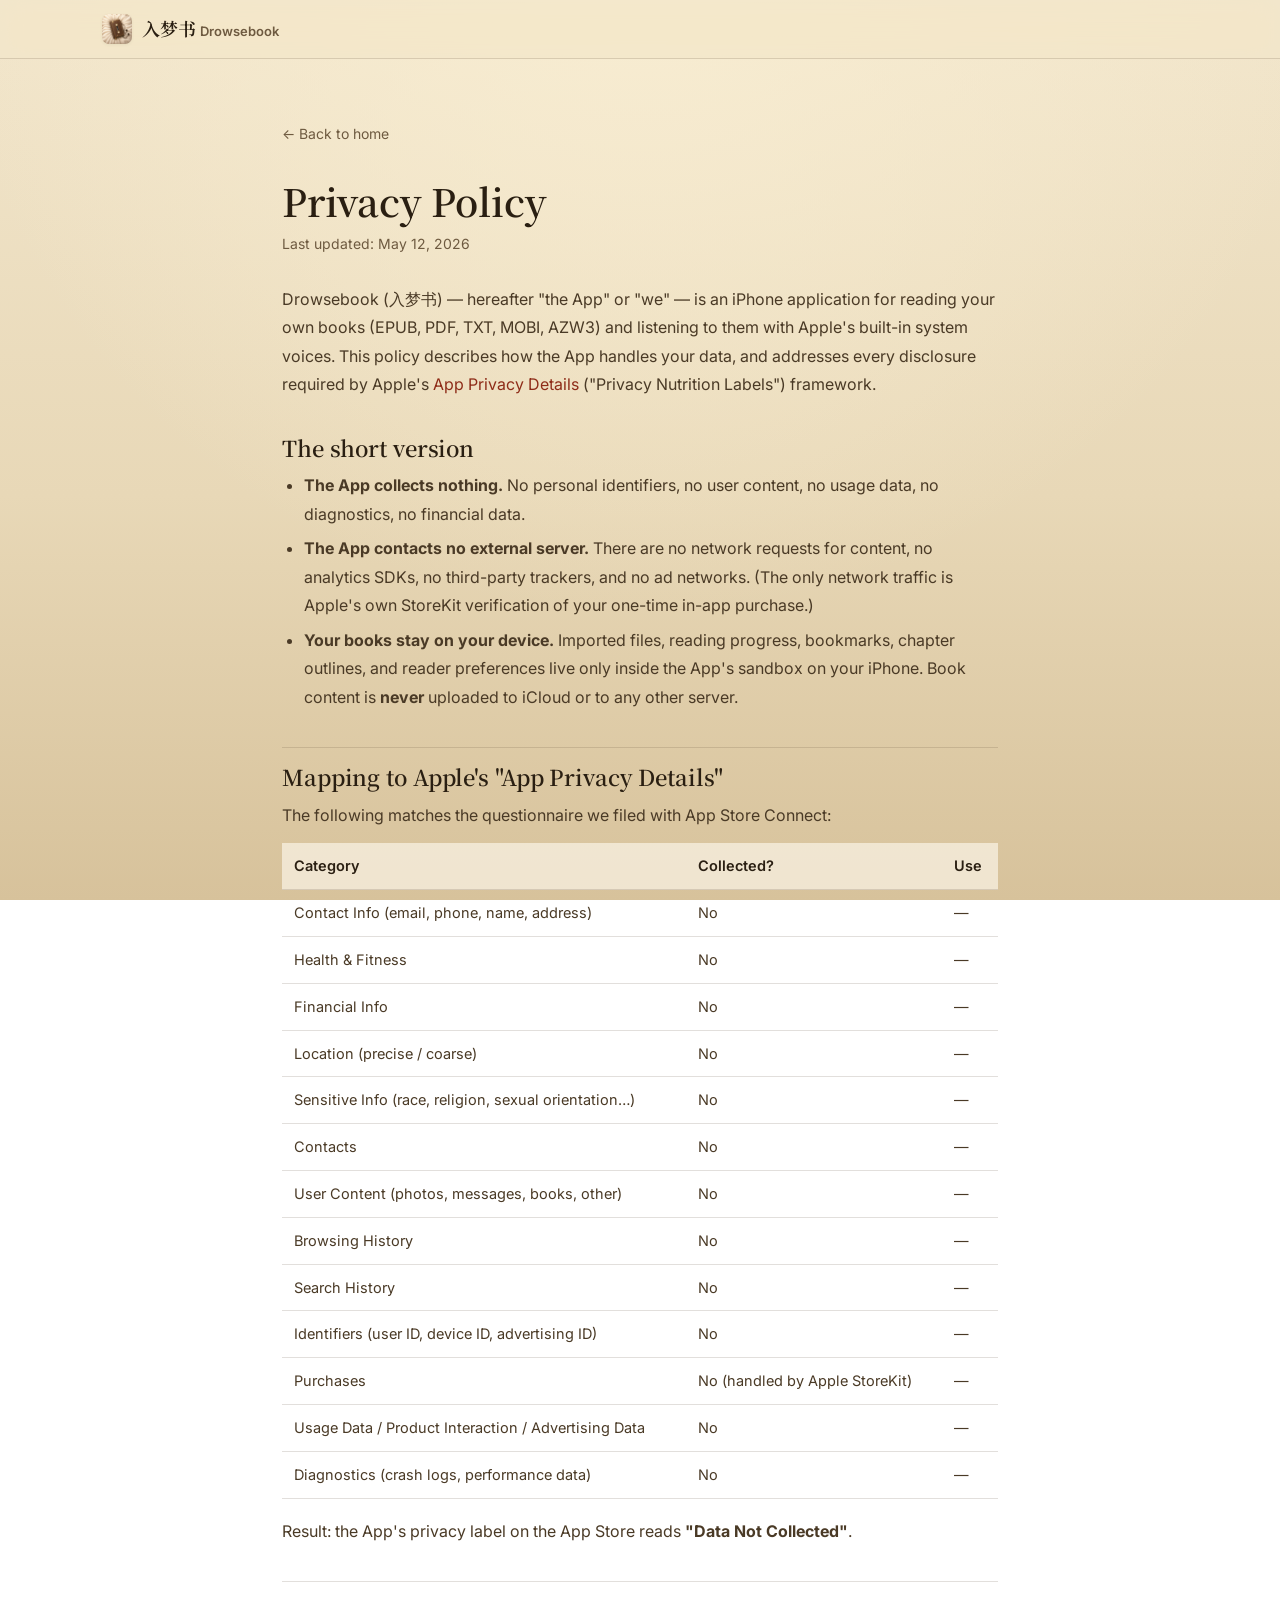
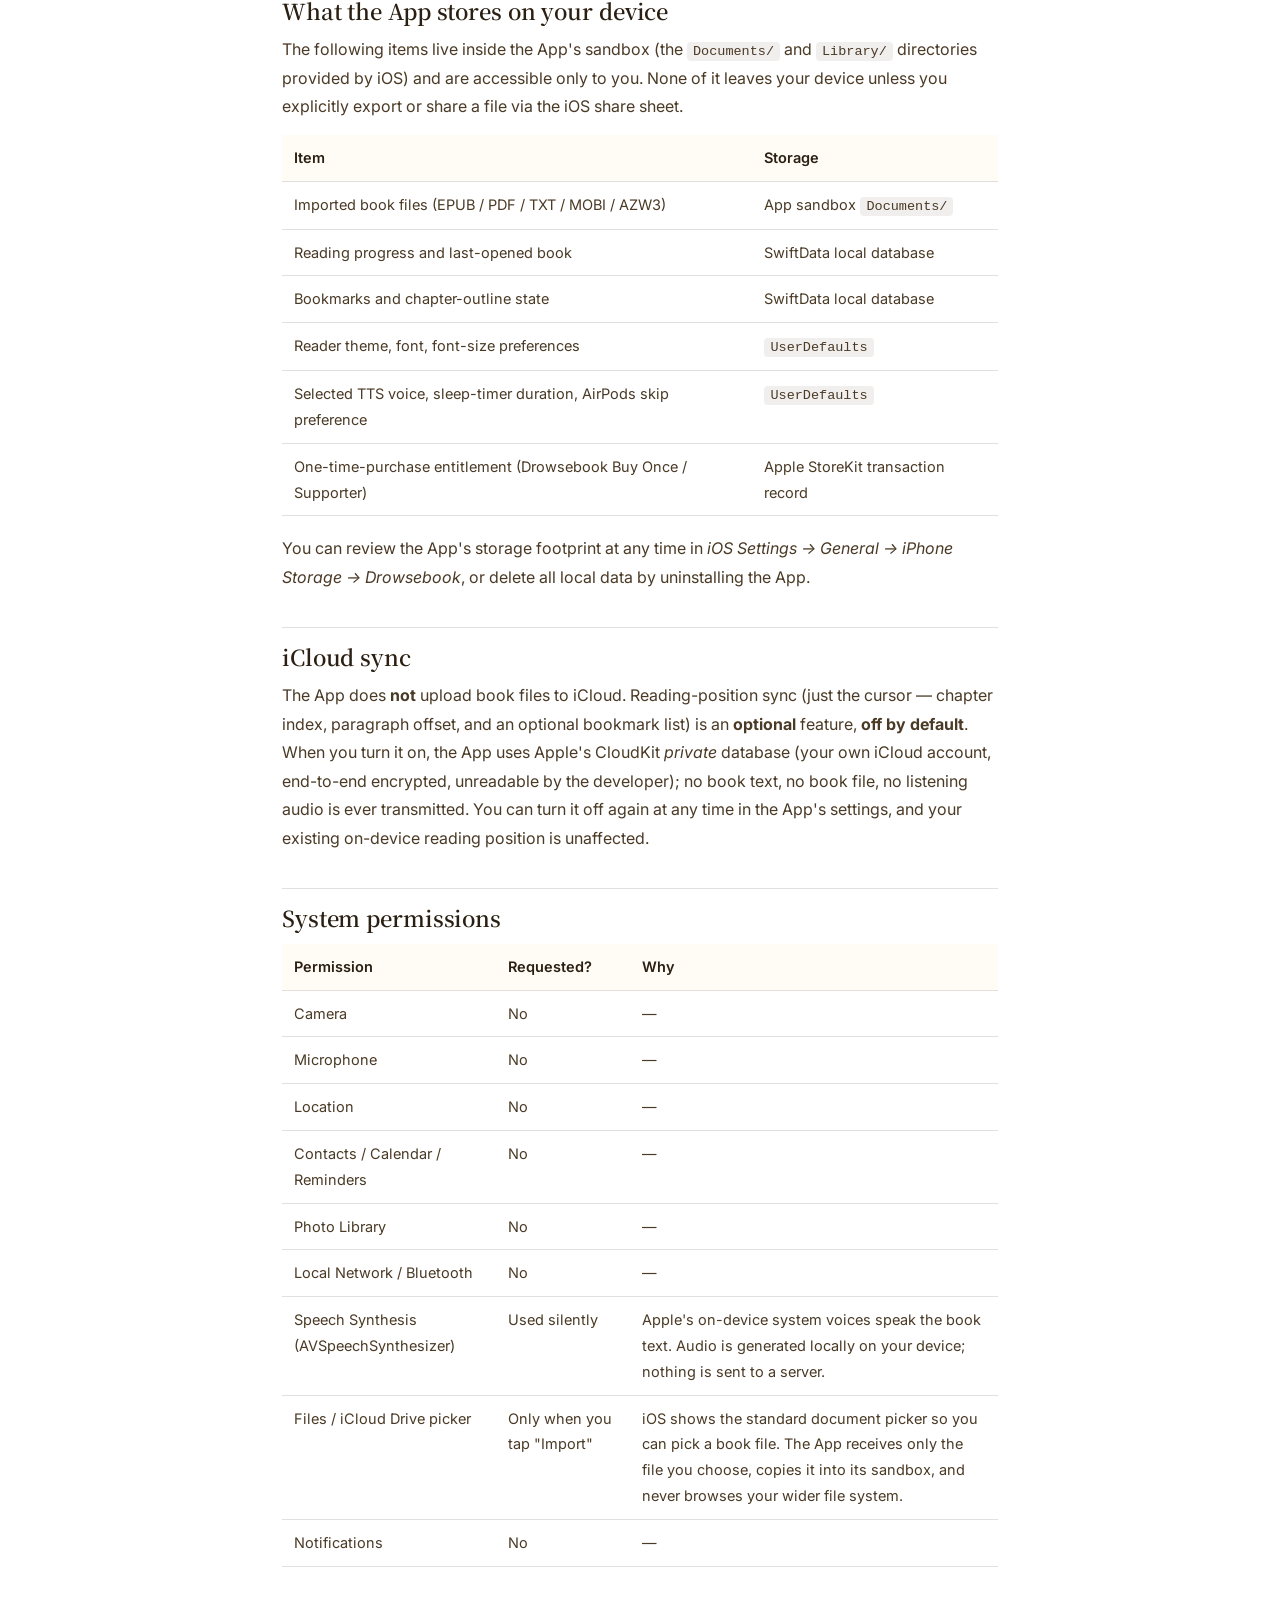
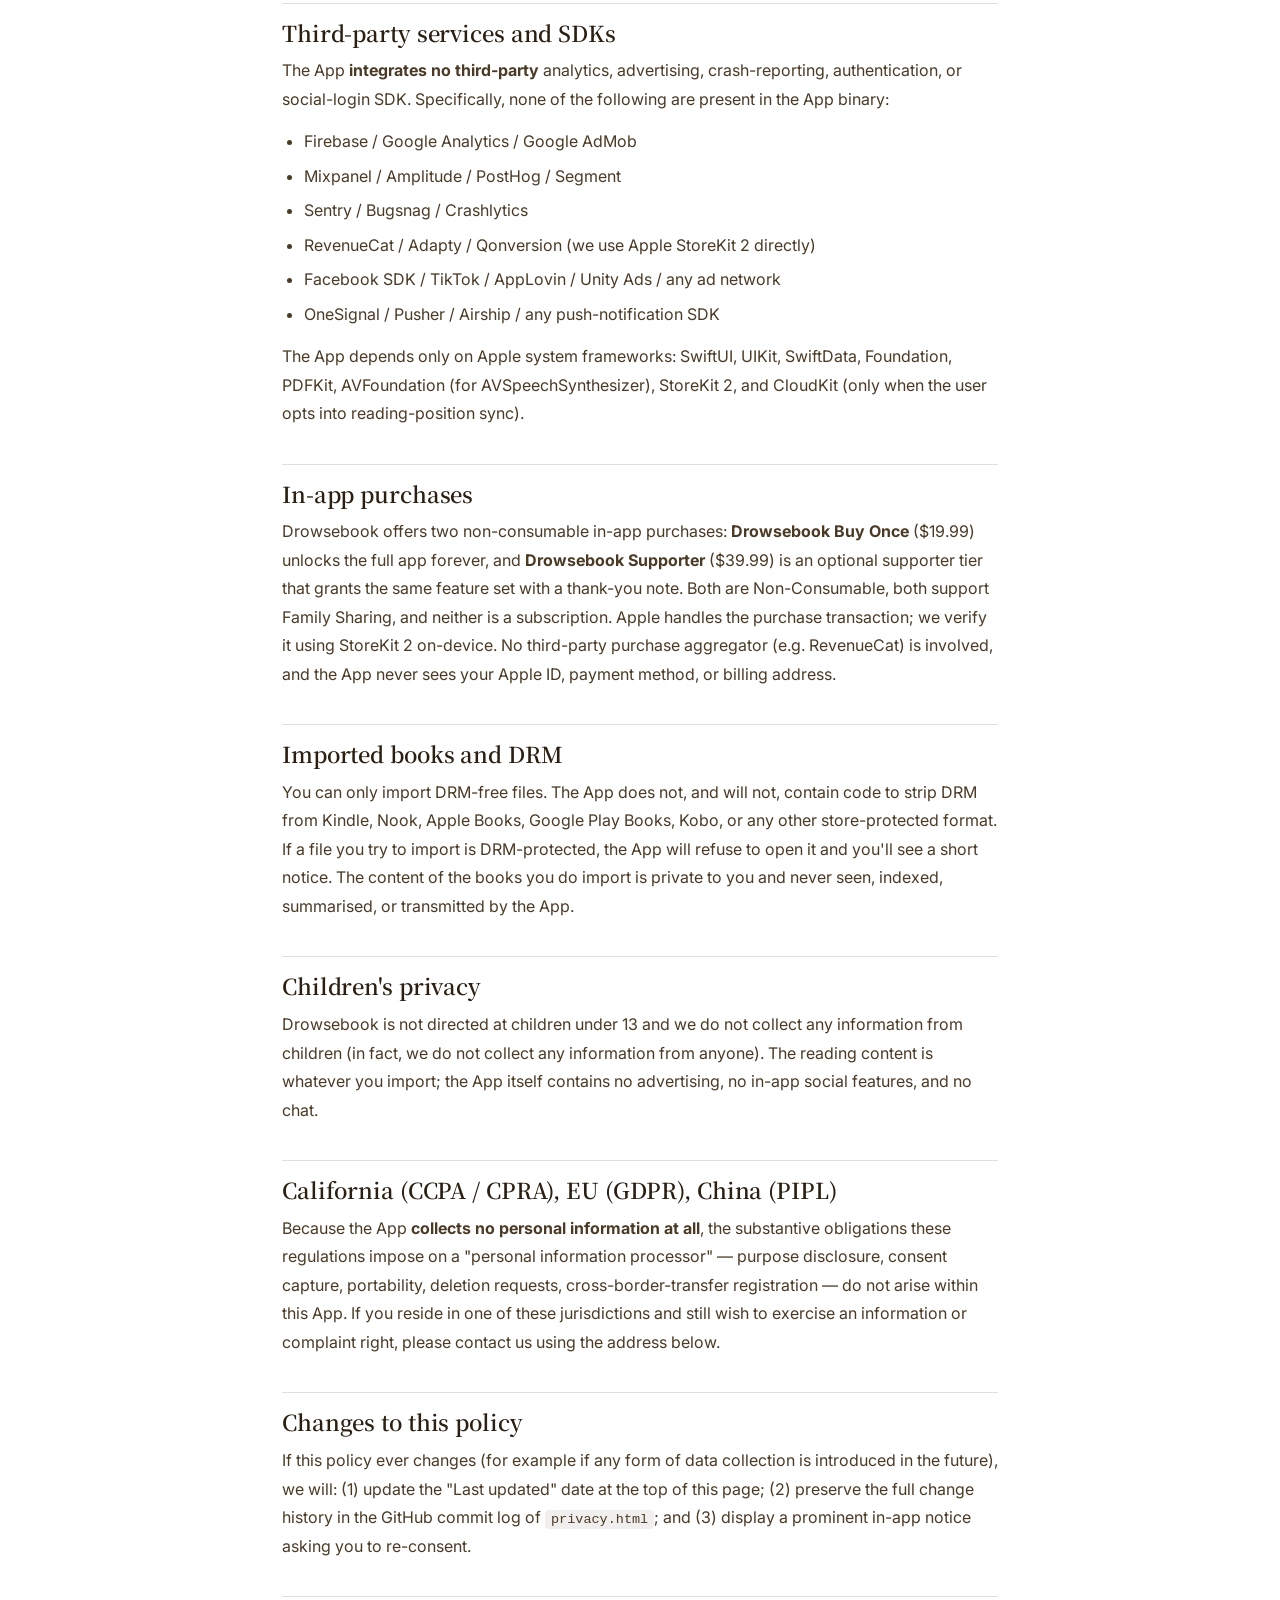
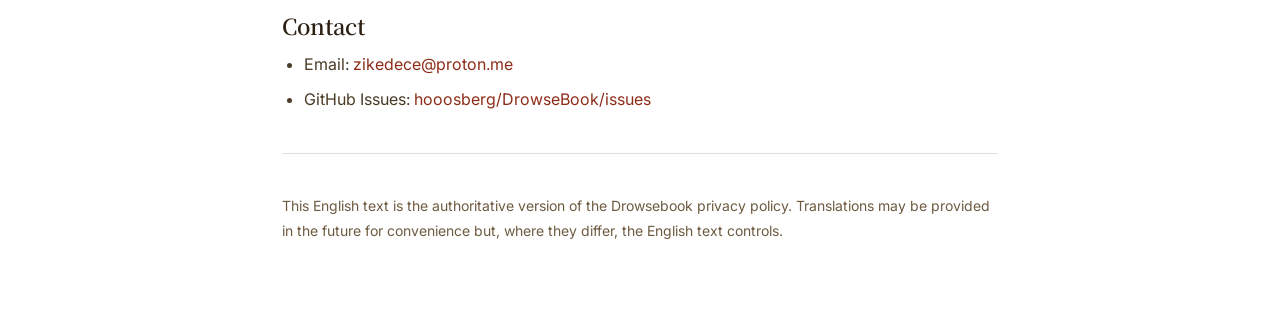
==== privacy.html @ b9b3e228 "Initial commit: Drowsebook landing page, README, license - index.html / privacy.html / terms.html / " ====
<!DOCTYPE html>
<html lang="en">
<head>
  <meta charset="UTF-8">
  <meta name="viewport" content="width=device-width, initial-scale=1.0">
  <title>Privacy Policy — Drowsebook (入梦书)</title>
  <meta name="description" content="Drowsebook (入梦书) iOS app privacy policy. The app collects no personal data, contacts no external server by default, and stores everything on-device.">
  <link rel="stylesheet" href="./styles.css">
  <link rel="icon" type="image/png" sizes="32x32" href="./icons/app-icon-32.png">
  <link rel="apple-touch-icon" sizes="180x180" href="./icons/app-icon-180.png">
</head>
<body>

<nav class="nav">
  <div class="nav-inner">
    <a href="./" class="nav-brand">
      <img src="./icons/app-icon-64.png" alt="Drowsebook">
      <span><span class="name-cn">入梦书</span><span class="name-en">Drowsebook</span></span>
    </a>
  </div>
</nav>

<div class="legal-page">
  <a href="./" class="back-link">← Back to home</a>
  <h1>Privacy Policy</h1>
  <p class="updated">Last updated: May 12, 2026</p>

  <p>Drowsebook (入梦书) — hereafter "the App" or "we" — is an iPhone
  application for reading your own books (EPUB, PDF, TXT, MOBI, AZW3) and
  listening to them with Apple's built-in system voices. This policy
  describes how the App handles your data, and addresses every disclosure
  required by Apple's <a href="https://developer.apple.com/app-store/app-privacy-details/">App
  Privacy Details</a> ("Privacy Nutrition Labels") framework.</p>

  <h2>The short version</h2>
  <ul>
    <li><strong>The App collects nothing.</strong> No personal identifiers,
        no user content, no usage data, no diagnostics, no financial data.</li>
    <li><strong>The App contacts no external server.</strong> There are no
        network requests for content, no analytics SDKs, no third-party
        trackers, and no ad networks. (The only network traffic is Apple's
        own StoreKit verification of your one-time in-app purchase.)</li>
    <li><strong>Your books stay on your device.</strong> Imported files,
        reading progress, bookmarks, chapter outlines, and reader
        preferences live only inside the App's sandbox on your iPhone.
        Book content is <strong>never</strong> uploaded to iCloud or to any
        other server.</li>
  </ul>

  <h2>Mapping to Apple's "App Privacy Details"</h2>
  <p>The following matches the questionnaire we filed with App Store
  Connect:</p>
  <table>
    <tr><th>Category</th><th>Collected?</th><th>Use</th></tr>
    <tr><td>Contact Info (email, phone, name, address)</td><td>No</td><td>—</td></tr>
    <tr><td>Health &amp; Fitness</td><td>No</td><td>—</td></tr>
    <tr><td>Financial Info</td><td>No</td><td>—</td></tr>
    <tr><td>Location (precise / coarse)</td><td>No</td><td>—</td></tr>
    <tr><td>Sensitive Info (race, religion, sexual orientation…)</td><td>No</td><td>—</td></tr>
    <tr><td>Contacts</td><td>No</td><td>—</td></tr>
    <tr><td>User Content (photos, messages, books, other)</td><td>No</td><td>—</td></tr>
    <tr><td>Browsing History</td><td>No</td><td>—</td></tr>
    <tr><td>Search History</td><td>No</td><td>—</td></tr>
    <tr><td>Identifiers (user ID, device ID, advertising ID)</td><td>No</td><td>—</td></tr>
    <tr><td>Purchases</td><td>No (handled by Apple StoreKit)</td><td>—</td></tr>
    <tr><td>Usage Data / Product Interaction / Advertising Data</td><td>No</td><td>—</td></tr>
    <tr><td>Diagnostics (crash logs, performance data)</td><td>No</td><td>—</td></tr>
  </table>
  <p>Result: the App's privacy label on the App Store reads
  <strong>"Data Not Collected"</strong>.</p>

  <h2>What the App stores on your device</h2>
  <p>The following items live inside the App's sandbox (the
  <code>Documents/</code> and <code>Library/</code> directories provided by
  iOS) and are accessible only to you. None of it leaves your device
  unless you explicitly export or share a file via the iOS share sheet.</p>
  <table>
    <tr><th>Item</th><th>Storage</th></tr>
    <tr><td>Imported book files (EPUB / PDF / TXT / MOBI / AZW3)</td><td>App sandbox <code>Documents/</code></td></tr>
    <tr><td>Reading progress and last-opened book</td><td>SwiftData local database</td></tr>
    <tr><td>Bookmarks and chapter-outline state</td><td>SwiftData local database</td></tr>
    <tr><td>Reader theme, font, font-size preferences</td><td><code>UserDefaults</code></td></tr>
    <tr><td>Selected TTS voice, sleep-timer duration, AirPods skip preference</td><td><code>UserDefaults</code></td></tr>
    <tr><td>One-time-purchase entitlement (Drowsebook Buy Once / Supporter)</td><td>Apple StoreKit transaction record</td></tr>
  </table>
  <p>You can review the App's storage footprint at any time in
  <em>iOS Settings → General → iPhone Storage → Drowsebook</em>, or delete
  all local data by uninstalling the App.</p>

  <h2>iCloud sync</h2>
  <p>The App does <strong>not</strong> upload book files to iCloud.
  Reading-position sync (just the cursor — chapter index, paragraph
  offset, and an optional bookmark list) is an <strong>optional</strong>
  feature, <strong>off by default</strong>. When you turn it on, the App
  uses Apple's CloudKit <em>private</em> database (your own iCloud
  account, end-to-end encrypted, unreadable by the developer); no book
  text, no book file, no listening audio is ever transmitted. You can turn
  it off again at any time in the App's settings, and your existing
  on-device reading position is unaffected.</p>

  <h2>System permissions</h2>
  <table>
    <tr><th>Permission</th><th>Requested?</th><th>Why</th></tr>
    <tr><td>Camera</td><td>No</td><td>—</td></tr>
    <tr><td>Microphone</td><td>No</td><td>—</td></tr>
    <tr><td>Location</td><td>No</td><td>—</td></tr>
    <tr><td>Contacts / Calendar / Reminders</td><td>No</td><td>—</td></tr>
    <tr><td>Photo Library</td><td>No</td><td>—</td></tr>
    <tr><td>Local Network / Bluetooth</td><td>No</td><td>—</td></tr>
    <tr><td>Speech Synthesis (AVSpeechSynthesizer)</td><td>Used silently</td>
        <td>Apple's on-device system voices speak the book text. Audio is
            generated locally on your device; nothing is sent to a server.</td></tr>
    <tr><td>Files / iCloud Drive picker</td><td>Only when you tap "Import"</td>
        <td>iOS shows the standard document picker so you can pick a book
            file. The App receives only the file you choose, copies it into
            its sandbox, and never browses your wider file system.</td></tr>
    <tr><td>Notifications</td><td>No</td><td>—</td></tr>
  </table>

  <h2>Third-party services and SDKs</h2>
  <p>The App <strong>integrates no third-party</strong> analytics,
  advertising, crash-reporting, authentication, or social-login SDK.
  Specifically, none of the following are present in the App binary:</p>
  <ul>
    <li>Firebase / Google Analytics / Google AdMob</li>
    <li>Mixpanel / Amplitude / PostHog / Segment</li>
    <li>Sentry / Bugsnag / Crashlytics</li>
    <li>RevenueCat / Adapty / Qonversion (we use Apple StoreKit 2 directly)</li>
    <li>Facebook SDK / TikTok / AppLovin / Unity Ads / any ad network</li>
    <li>OneSignal / Pusher / Airship / any push-notification SDK</li>
  </ul>
  <p>The App depends only on Apple system frameworks: SwiftUI, UIKit,
  SwiftData, Foundation, PDFKit, AVFoundation (for AVSpeechSynthesizer),
  StoreKit 2, and CloudKit (only when the user opts into reading-position
  sync).</p>

  <h2>In-app purchases</h2>
  <p>Drowsebook offers two non-consumable in-app purchases:
  <strong>Drowsebook Buy Once</strong> ($19.99) unlocks the full app
  forever, and <strong>Drowsebook Supporter</strong> ($39.99) is an
  optional supporter tier that grants the same feature set with a thank-you
  note. Both are Non-Consumable, both support Family Sharing, and neither
  is a subscription. Apple handles the purchase transaction; we verify it
  using StoreKit 2 on-device. No third-party purchase aggregator (e.g.
  RevenueCat) is involved, and the App never sees your Apple ID, payment
  method, or billing address.</p>

  <h2>Imported books and DRM</h2>
  <p>You can only import DRM-free files. The App does not, and will not,
  contain code to strip DRM from Kindle, Nook, Apple Books, Google Play
  Books, Kobo, or any other store-protected format. If a file you try to
  import is DRM-protected, the App will refuse to open it and you'll see a
  short notice. The content of the books you do import is private to you
  and never seen, indexed, summarised, or transmitted by the App.</p>

  <h2>Children's privacy</h2>
  <p>Drowsebook is not directed at children under 13 and we do not collect
  any information from children (in fact, we do not collect any information
  from anyone). The reading content is whatever you import; the App itself
  contains no advertising, no in-app social features, and no chat.</p>

  <h2>California (CCPA / CPRA), EU (GDPR), China (PIPL)</h2>
  <p>Because the App <strong>collects no personal information at all</strong>,
  the substantive obligations these regulations impose on a "personal
  information processor" — purpose disclosure, consent capture,
  portability, deletion requests, cross-border-transfer registration — do
  not arise within this App. If you reside in one of these jurisdictions
  and still wish to exercise an information or complaint right, please
  contact us using the address below.</p>

  <h2>Changes to this policy</h2>
  <p>If this policy ever changes (for example if any form of data collection
  is introduced in the future), we will: (1) update the "Last updated"
  date at the top of this page; (2) preserve the full change history in
  the GitHub commit log of <code>privacy.html</code>; and (3) display a
  prominent in-app notice asking you to re-consent.</p>

  <h2>Contact</h2>
  <ul>
    <li>Email: <a href="mailto:zikedece@proton.me">zikedece@proton.me</a></li>
    <li>GitHub Issues: <a href="https://github.com/hooosberg/DrowseBook/issues">hooosberg/DrowseBook/issues</a></li>
  </ul>

  <hr style="margin:40px 0;border:none;border-top:1px solid var(--line)">
  <p style="font-size:14px;color:var(--muted)">This English text is the
  authoritative version of the Drowsebook privacy policy. Translations may
  be provided in the future for convenience but, where they differ, the
  English text controls.</p>
</div>

</body>
</html>
---- styles.css ----
/* Rushi (如是) — landing styles
   A warm, paper-and-ink palette inspired by the in-app theme: cream paper,
   sandalwood, vermillion accent, slate ink. Mobile-first, no JS framework. */

@import url('https://fonts.googleapis.com/css2?family=Noto+Serif+SC:wght@400;500;600;700&family=Inter:wght@400;500;600;700;800&display=swap');

*, *::before, *::after { margin: 0; padding: 0; box-sizing: border-box; }

:root {
  --paper:     #F2E6CC;
  --paper-2:   #E8D8B7;
  --paper-3:   #D7C29B;
  --ink:       #2A1F12;
  --ink-2:     #4A3A26;
  --muted:     #6E5A40;
  --line:      rgba(74, 58, 38, 0.16);
  --wood:      #5A371B;
  --wood-deep: #2A1408;
  --wood-light:#8C5A36;
  --vermilion: #B84A2E;
  --vermilion-dark: #8E2C18;
  --jade:      #4F7A60;
  --gold:      #B98A3C;
  --surface:   rgba(255, 250, 240, 0.62);
  --surface-2: rgba(255, 250, 240, 0.92);
  --shadow-sm: 0 1px 3px rgba(74, 58, 38, 0.08);
  --shadow-md: 0 4px 18px rgba(74, 58, 38, 0.10);
  --shadow-lg: 0 18px 48px rgba(74, 58, 38, 0.14);
  --radius:    14px;
  --radius-lg: 22px;
  --max-w:     1120px;
  --serif: 'Noto Serif SC', 'Songti SC', 'Songti TC', serif;
  --sans:  'Inter', -apple-system, BlinkMacSystemFont, 'Segoe UI', sans-serif;
}

html { scroll-behavior: smooth; }

body {
  font-family: var(--sans);
  color: var(--ink);
  background:
    radial-gradient(circle at 50% -10%, #F8EDD2 0%, transparent 60%),
    linear-gradient(180deg, var(--paper) 0%, var(--paper-2) 55%, var(--paper-3) 100%);
  background-attachment: fixed;
  min-height: 100vh;
  line-height: 1.62;
  -webkit-font-smoothing: antialiased;
  text-rendering: optimizeLegibility;
}

a { color: var(--vermilion-dark); text-decoration: none; }
a:hover { color: var(--vermilion); text-decoration: underline; text-underline-offset: 2px; }

/* ------------ Nav ------------ */
.nav {
  position: sticky; top: 0; z-index: 50;
  backdrop-filter: saturate(140%) blur(14px);
  -webkit-backdrop-filter: saturate(140%) blur(14px);
  background: rgba(242, 230, 204, 0.72);
  border-bottom: 1px solid var(--line);
}
.nav-inner {
  max-width: var(--max-w); margin: 0 auto;
  padding: 14px 22px;
  display: flex; align-items: center; gap: 18px;
}
.nav-brand { display: flex; align-items: center; gap: 10px; font-weight: 600; color: var(--ink); }
.nav-brand img { width: 30px; height: 30px; border-radius: 7px; box-shadow: var(--shadow-sm); }
.nav-brand .name-cn { font-family: var(--serif); font-size: 18px; }
.nav-brand .name-en { font-size: 13px; color: var(--muted); margin-left: 4px; }
.nav-links { margin-left: auto; display: flex; gap: 22px; align-items: center; }
.nav-links a { color: var(--ink-2); font-size: 14px; font-weight: 500; }
.nav-links a:hover { color: var(--vermilion-dark); text-decoration: none; }
@media (max-width: 720px) {
  .nav-links a:not(.btn) { display: none; }
}

/* ------------ Layout ------------ */
.section {
  max-width: var(--max-w); margin: 0 auto;
  padding: 80px 22px;
}
.section-narrow { max-width: 880px; }

.eyebrow {
  font-size: 12px; letter-spacing: 0.18em; text-transform: uppercase;
  color: var(--vermilion-dark); font-weight: 600;
  margin-bottom: 14px;
}

h1, h2, h3 {
  font-family: var(--serif); color: var(--ink); letter-spacing: -0.005em;
  font-weight: 600;
}
h1 { font-size: clamp(36px, 6vw, 58px); line-height: 1.18; }
h2 { font-size: clamp(28px, 4vw, 40px); line-height: 1.22; margin-bottom: 14px; }
h3 { font-size: 20px; line-height: 1.35; }
.lede { font-size: clamp(16px, 1.6vw, 19px); color: var(--ink-2); max-width: 640px; }

/* ------------ Hero ------------ */
.hero {
  text-align: center;
  padding: 80px 22px 40px;
  max-width: 880px; margin: 0 auto;
}
.hero-icon {
  width: 112px; height: 112px;
  border-radius: 26px;
  box-shadow: var(--shadow-lg);
  margin-bottom: 28px;
}
.hero h1 {
  margin: 0 auto 18px;
  max-width: 780px;
}
.hero h1 .glyph {
  font-family: var(--serif);
  background: linear-gradient(135deg, var(--vermilion) 0%, var(--wood) 100%);
  -webkit-background-clip: text;
  background-clip: text;
  color: transparent;
}
.hero p.lede { margin: 0 auto 14px; }
.hero p.subtitle { color: var(--muted); margin-top: 6px; font-family: var(--serif); font-size: 17px; }

.cta-row {
  display: flex; gap: 14px; justify-content: center; flex-wrap: wrap;
  margin: 32px 0 18px;
}
.btn {
  display: inline-flex; align-items: center; gap: 10px;
  padding: 13px 22px; border-radius: 999px;
  font-size: 15px; font-weight: 600;
  border: 1.5px solid transparent;
  transition: transform 0.15s ease, box-shadow 0.15s ease, background-color 0.15s ease;
  cursor: pointer; text-decoration: none;
}
.btn:hover { transform: translateY(-1px); text-decoration: none; }
.btn-primary {
  background: var(--ink); color: var(--paper);
  box-shadow: var(--shadow-md);
}
.btn-primary:hover { background: var(--wood-deep); color: var(--paper); box-shadow: var(--shadow-lg); }
.btn-outline {
  background: var(--surface);
  color: var(--ink);
  border-color: var(--line);
}
.btn-outline:hover { background: var(--surface-2); color: var(--ink); border-color: var(--ink); }
.btn svg { flex-shrink: 0; }

.hero-meta {
  display: flex; gap: 20px; justify-content: center; flex-wrap: wrap;
  font-size: 13px; color: var(--muted);
  margin-top: 8px;
}
.hero-meta span::before { content: "·"; margin-right: 18px; color: var(--line); }
.hero-meta span:first-child::before { content: ""; margin: 0; }

/* ------------ Language dropdown ------------ */
.lang-dropdown { position: relative; }
.lang-dropdown-trigger {
  display: inline-flex; align-items: center; gap: 6px;
  padding: 7px 12px;
  border-radius: 999px;
  background: var(--surface);
  border: 1px solid var(--line);
  color: var(--ink-2);
  font-size: 13px; font-weight: 500;
  cursor: pointer;
  transition: background-color 0.15s ease, border-color 0.15s ease;
  font-family: var(--sans);
}
.lang-dropdown-trigger:hover { background: var(--surface-2); border-color: var(--ink); color: var(--ink); }
.lang-dropdown-trigger svg { opacity: 0.7; }
.lang-dropdown-trigger .caret { font-size: 9px; opacity: 0.65; margin-left: 2px; }
.lang-dropdown-menu {
  position: absolute; top: calc(100% + 6px); right: 0;
  min-width: 168px;
  background: rgba(255, 250, 240, 0.97);
  backdrop-filter: blur(14px);
  -webkit-backdrop-filter: blur(14px);
  border: 1px solid var(--line);
  border-radius: 14px;
  box-shadow: var(--shadow-md);
  padding: 6px;
  display: none;
  z-index: 200;
}
.lang-dropdown-menu.open { display: block; }
.lang-dropdown-item {
  display: block;
  width: 100%;
  text-align: left;
  padding: 8px 14px;
  font-size: 13.5px;
  color: var(--ink-2);
  background: transparent;
  border: none; border-radius: 8px;
  cursor: pointer;
  font-family: var(--sans);
  transition: background-color 0.12s ease, color 0.12s ease;
}
.lang-dropdown-item:hover { background: rgba(74, 58, 38, 0.06); color: var(--ink); }
.lang-dropdown-item.active { color: var(--ink); font-weight: 600; background: rgba(184, 74, 46, 0.08); }
.lang-dropdown-item.active::before { content: "✓ "; color: var(--vermilion-dark); font-weight: 700; }

/* ------------ Hero poster row ------------ */
.hero-posters {
  max-width: 1320px;
  margin: 30px auto 0;
  padding: 0 22px;
  display: grid;
  grid-template-columns: repeat(6, 1fr);
  gap: 12px;
}
.hero-poster {
  border-radius: var(--radius);
  overflow: hidden;
  background: rgba(255, 250, 240, 0.45);
  box-shadow: var(--shadow-sm);
  transition: transform 0.25s ease, box-shadow 0.25s ease;
}
.hero-poster:hover {
  transform: translateY(-3px);
  box-shadow: var(--shadow-md);
}
.hero-poster img {
  width: 100%; height: auto; display: block;
}
@media (max-width: 900px) {
  .hero-posters { grid-template-columns: repeat(3, 1fr); }
}
@media (max-width: 580px) {
  .hero-posters {
    grid-template-columns: none;
    grid-auto-flow: column;
    grid-auto-columns: 65%;
    overflow-x: auto;
    scroll-snap-type: x mandatory;
    padding: 0 16px;
    gap: 12px;
  }
  .hero-posters > .hero-poster { scroll-snap-align: center; }
}

/* ------------ Stats / facts ------------ */
.stat-row {
  display: grid;
  grid-template-columns: repeat(auto-fit, minmax(160px, 1fr));
  gap: 20px;
  max-width: var(--max-w); margin: 40px auto 0;
  padding: 0 22px;
}
.stat {
  text-align: center;
  padding: 22px 16px;
  background: var(--surface);
  border: 1px solid var(--line);
  border-radius: var(--radius);
}
.stat .num { font-family: var(--serif); font-size: 32px; font-weight: 600; color: var(--wood); display: block; }
.stat .label { font-size: 13px; color: var(--muted); margin-top: 6px; display: block; }

/* ------------ Features ------------ */
.features {
  display: grid;
  grid-template-columns: repeat(auto-fit, minmax(260px, 1fr));
  gap: 22px;
  margin-top: 40px;
}
.feature {
  background: var(--surface);
  border: 1px solid var(--line);
  border-radius: var(--radius);
  padding: 26px 22px;
  transition: transform 0.2s ease, box-shadow 0.2s ease;
}
.feature:hover { transform: translateY(-2px); box-shadow: var(--shadow-md); }
.feature-glyph {
  font-family: var(--serif);
  font-size: 28px; color: var(--vermilion-dark);
  display: inline-block; margin-bottom: 10px;
  line-height: 1;
}
.feature h3 { margin-bottom: 8px; }
.feature p { color: var(--ink-2); font-size: 14.5px; }

/* ------------ Screenshots strip ------------ */
.shots {
  display: grid;
  grid-template-columns: repeat(auto-fit, minmax(190px, 1fr));
  gap: 18px;
  margin-top: 36px;
}
.shot {
  border-radius: var(--radius);
  overflow: hidden;
  background: var(--surface);
  box-shadow: var(--shadow-sm);
  border: 1px solid var(--line);
}
.shot img { width: 100%; height: auto; display: block; }
.shot-caption { padding: 12px 14px; font-size: 13px; color: var(--ink-2); font-weight: 500; }

/* ------------ Languages strip ------------ */
.lang-strip {
  text-align: center;
  background: var(--surface);
  border-top: 1px solid var(--line);
  border-bottom: 1px solid var(--line);
  padding: 36px 22px;
}
.lang-strip-label {
  font-size: 12px; letter-spacing: 0.18em; text-transform: uppercase;
  color: var(--muted); margin-bottom: 14px;
}
.lang-list {
  display: flex; flex-wrap: wrap; justify-content: center;
  gap: 8px 18px;
  font-family: var(--serif);
  font-size: 16px;
  color: var(--ink-2);
  max-width: 760px; margin: 0 auto;
}
.lang-list span { white-space: nowrap; }
.lang-list span::after {
  content: "·"; margin-left: 18px; color: var(--line);
}
.lang-list span:last-child::after { content: ""; }

/* ------------ Sutras / open-source ------------ */
.sutras-grid {
  display: grid;
  grid-template-columns: repeat(auto-fit, minmax(260px, 1fr));
  gap: 18px;
  margin-top: 28px;
}
.sutra-card {
  background: var(--surface-2);
  border: 1px solid var(--line);
  border-radius: var(--radius);
  padding: 22px;
}
.sutra-card .title-cn {
  font-family: var(--serif); font-size: 20px; font-weight: 600; color: var(--ink);
  margin-bottom: 4px;
}
.sutra-card .title-en { font-size: 13px; color: var(--muted); margin-bottom: 14px; }
.sutra-card .meta { font-size: 13px; color: var(--ink-2); }
.sutra-card .meta strong { color: var(--ink); }

/* ------------ CTA section ------------ */
.cta-section {
  text-align: center;
  background:
    linear-gradient(180deg, transparent 0%, rgba(184, 74, 46, 0.04) 100%);
  padding: 80px 22px 100px;
  border-top: 1px solid var(--line);
}

/* ------------ Footer ------------ */
footer {
  padding: 50px 22px 70px;
  border-top: 1px solid var(--line);
  background: var(--surface);
}
.foot-inner {
  max-width: var(--max-w); margin: 0 auto;
  display: flex; flex-wrap: wrap; gap: 30px;
  justify-content: space-between; align-items: flex-start;
}
.foot-brand {
  display: flex; align-items: center; gap: 12px;
  font-family: var(--serif); font-size: 18px; color: var(--ink);
}
.foot-brand img { width: 40px; height: 40px; border-radius: 9px; }
.foot-links { display: flex; gap: 28px; flex-wrap: wrap; }
.foot-col { display: flex; flex-direction: column; gap: 8px; min-width: 130px; }
.foot-col-title {
  font-size: 12px; letter-spacing: 0.16em; text-transform: uppercase;
  color: var(--muted); margin-bottom: 4px;
}
.foot-col a { color: var(--ink-2); font-size: 14px; }
.foot-col a:hover { color: var(--vermilion-dark); }
.foot-bottom {
  max-width: var(--max-w); margin: 36px auto 0;
  padding-top: 22px; border-top: 1px solid var(--line);
  display: flex; justify-content: space-between; flex-wrap: wrap; gap: 16px;
  font-size: 13px; color: var(--muted);
}

/* ------------ Legal pages ------------ */
.legal-page {
  max-width: 760px; margin: 0 auto;
  padding: 60px 22px 80px;
  font-size: 16px; line-height: 1.78;
  color: var(--ink-2);
}
.legal-page h1 {
  font-size: 38px; color: var(--ink); margin-bottom: 8px;
}
.legal-page h2 {
  font-size: 22px; color: var(--ink); margin: 36px 0 10px;
  padding-top: 16px; border-top: 1px solid var(--line);
}
.legal-page h2:first-of-type { padding-top: 0; border-top: none; }
.legal-page p { margin-bottom: 14px; }
.legal-page ul, .legal-page ol { padding-left: 22px; margin-bottom: 14px; }
.legal-page li { margin-bottom: 6px; }
.legal-page table {
  width: 100%; margin: 12px 0 18px;
  border-collapse: collapse; font-size: 14.5px;
}
.legal-page th, .legal-page td {
  text-align: left; vertical-align: top;
  padding: 10px 12px;
  border-bottom: 1px solid var(--line);
}
.legal-page th { background: var(--surface); color: var(--ink); font-weight: 600; }
.legal-page code {
  background: rgba(74, 58, 38, 0.08);
  padding: 2px 6px; border-radius: 4px;
  font-size: 13.5px; font-family: ui-monospace, SF Mono, Menlo, monospace;
}
.legal-page .updated {
  color: var(--muted); font-size: 14px; margin-bottom: 28px;
}
.back-link {
  display: inline-block; margin-bottom: 32px;
  color: var(--muted); font-size: 14px;
}

/* ------------ Misc ------------ */
.divider {
  height: 1px; background: var(--line); margin: 70px auto;
  max-width: 280px;
}
.section h2 + .lede { margin-top: 8px; max-width: 700px; }
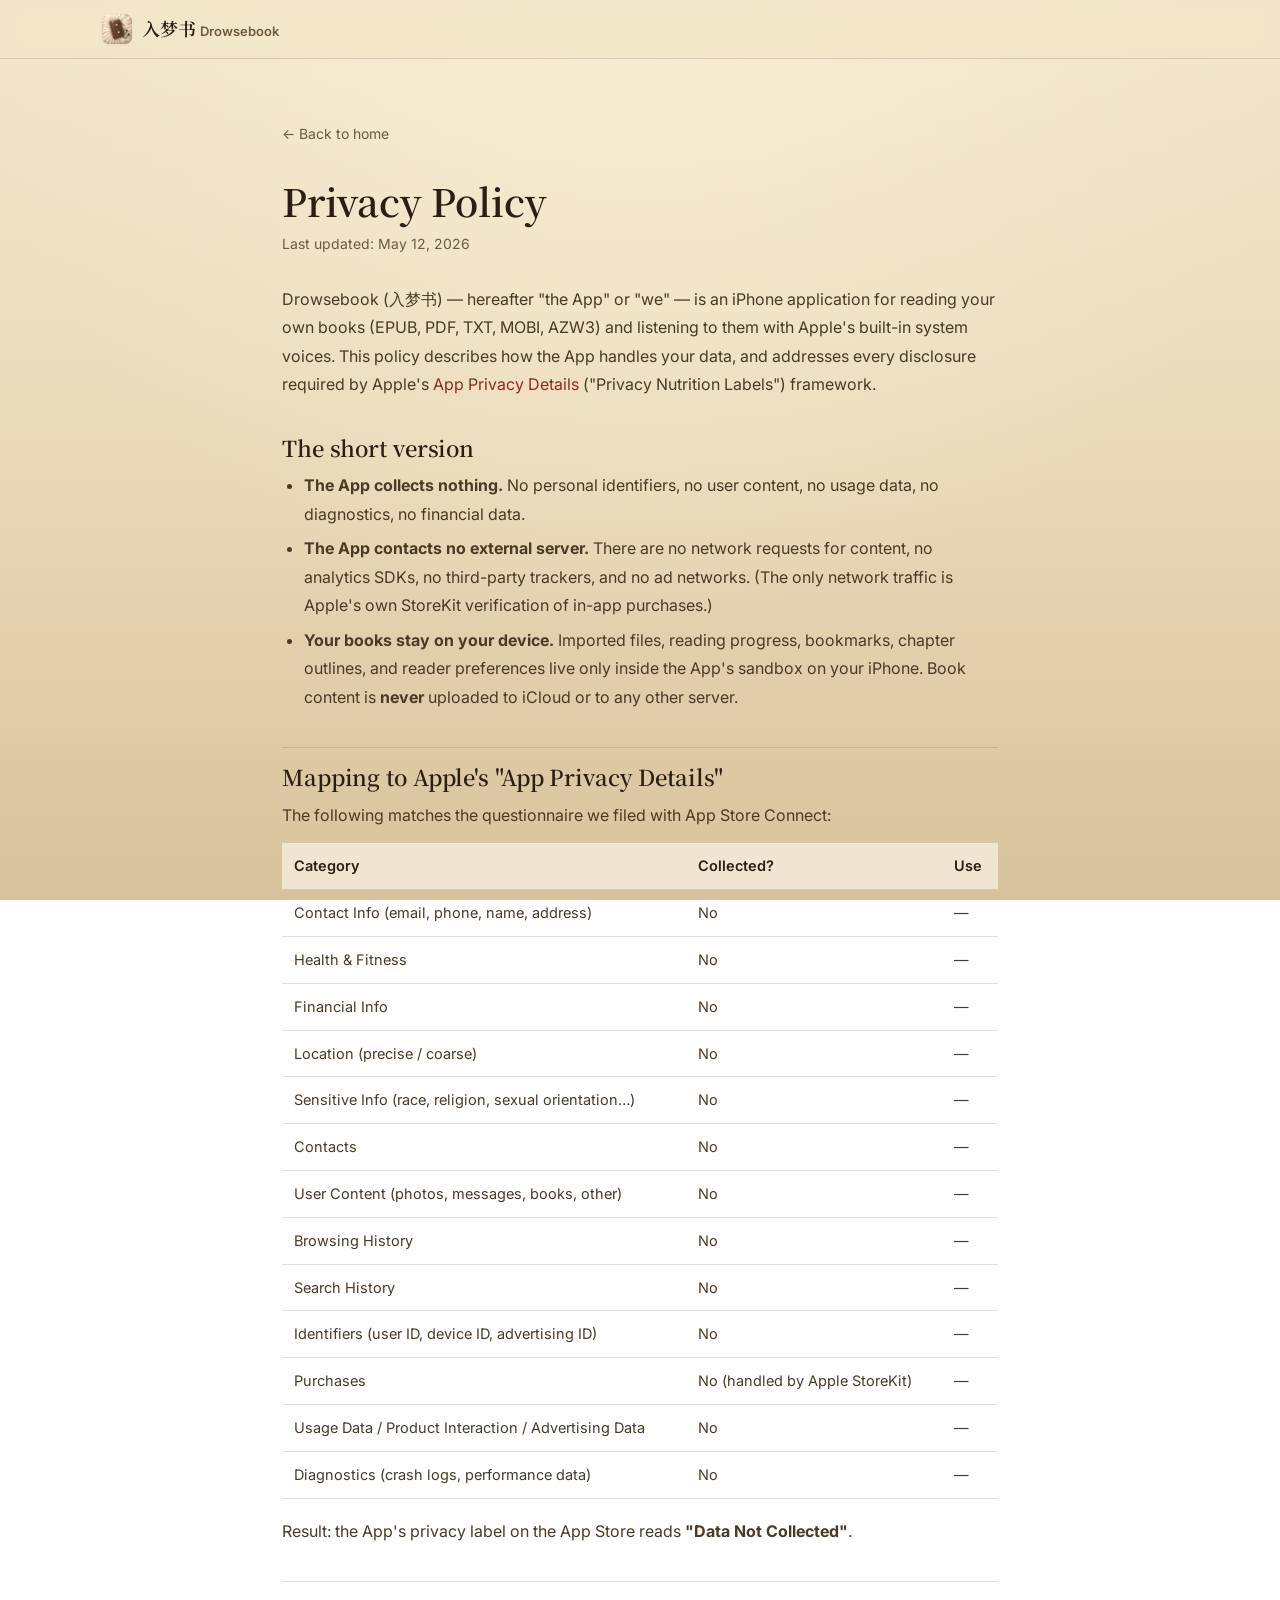
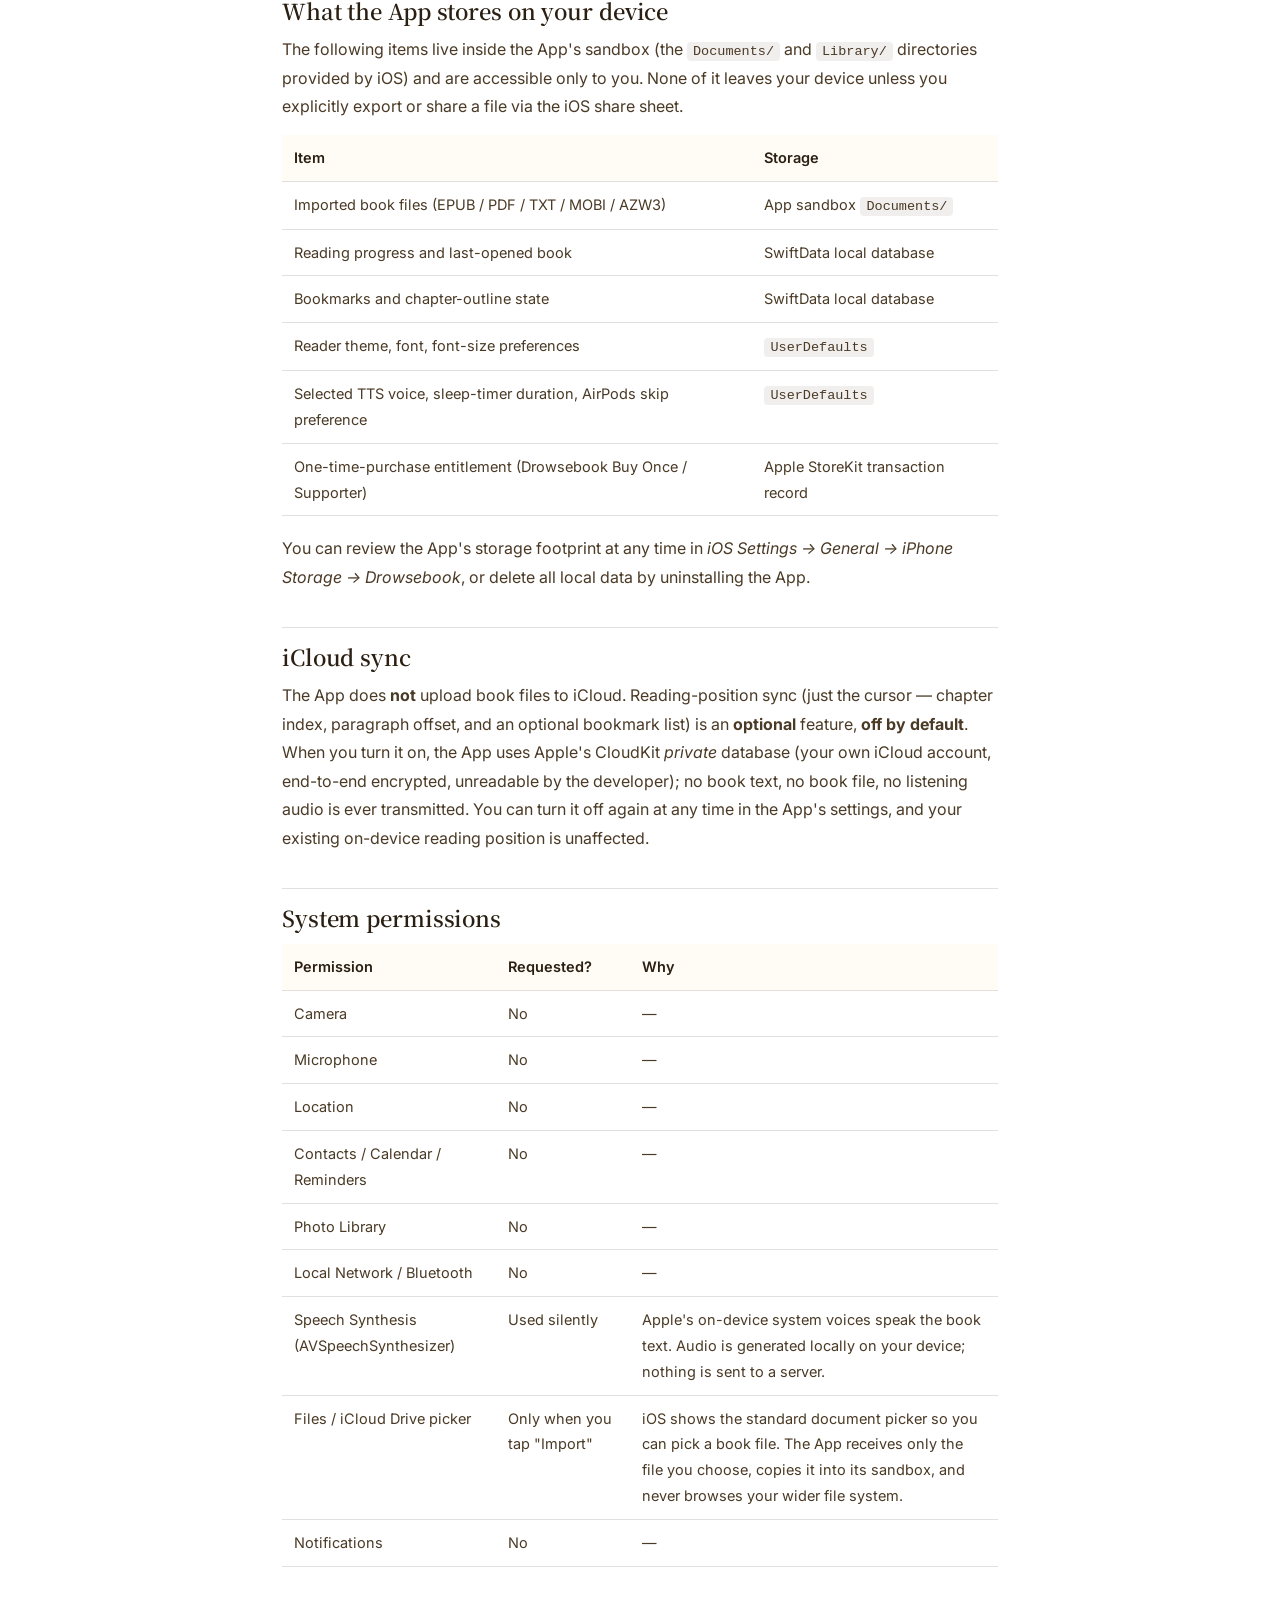
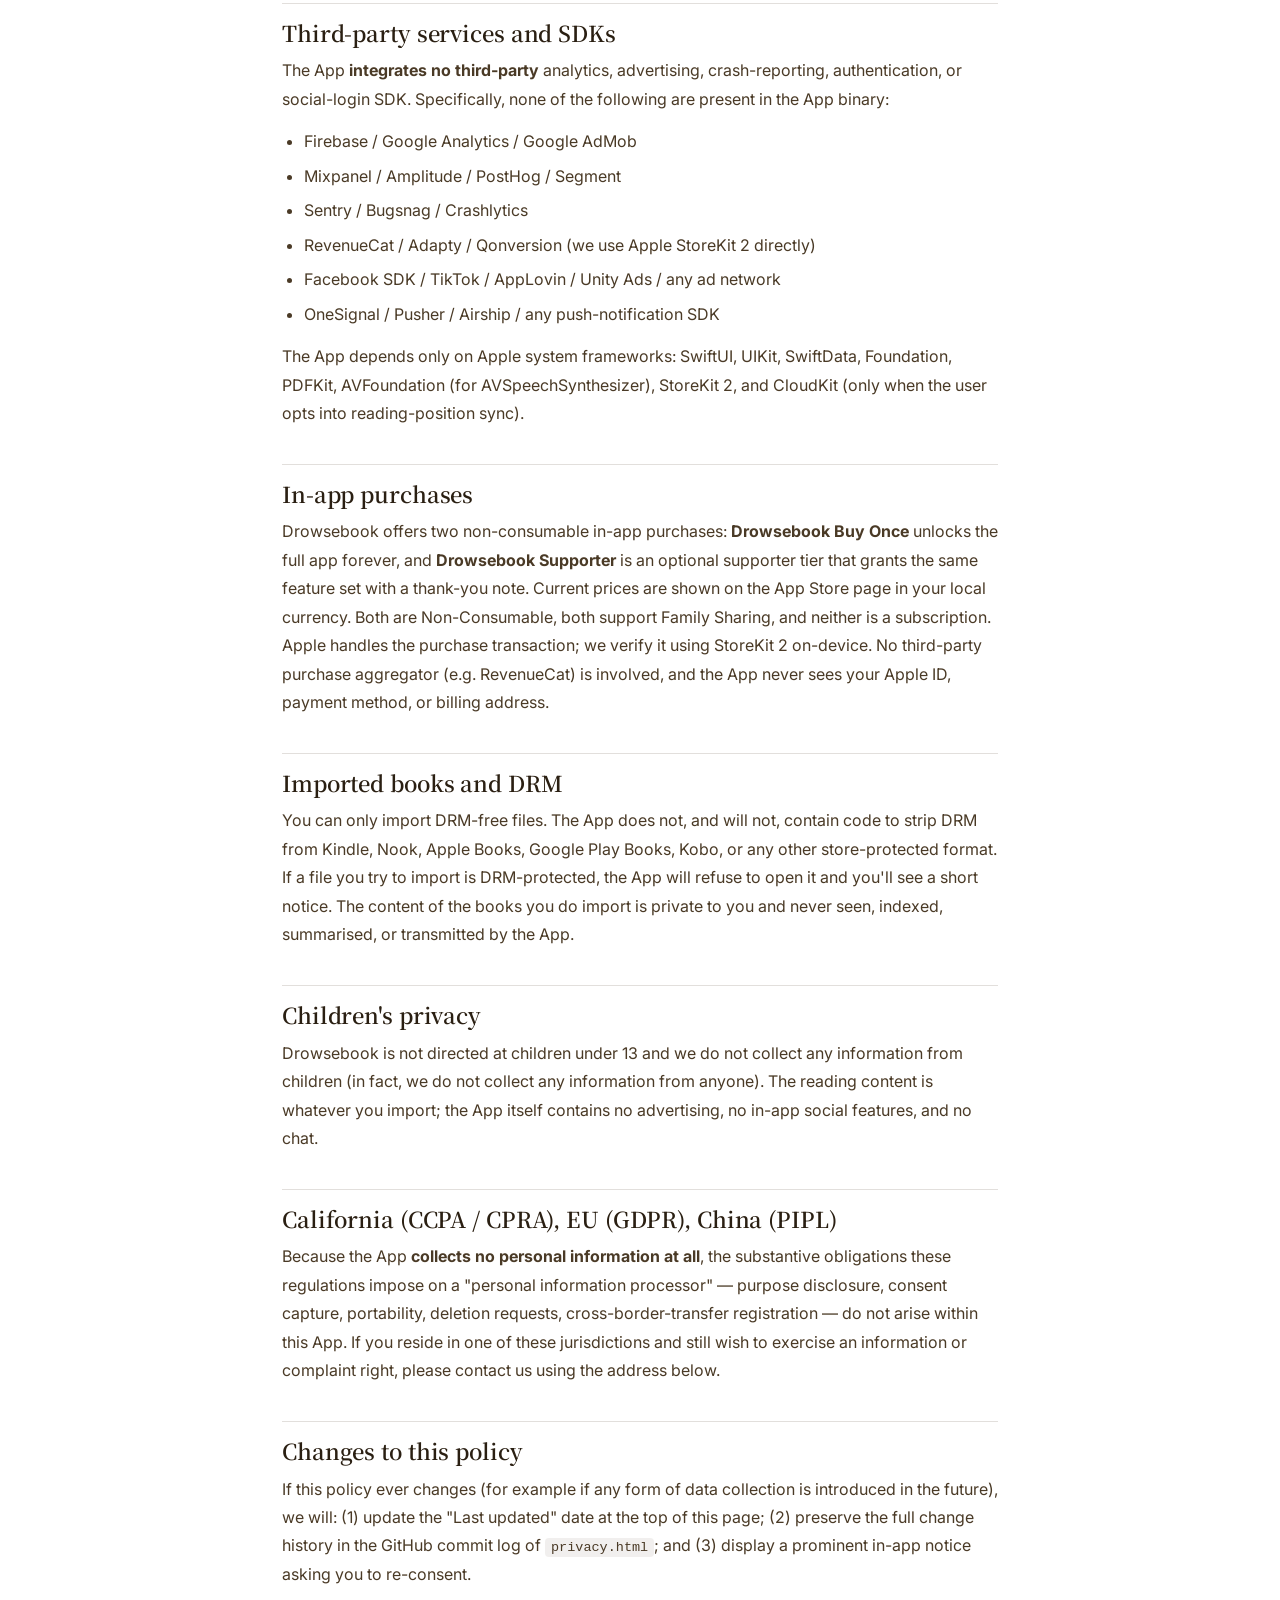
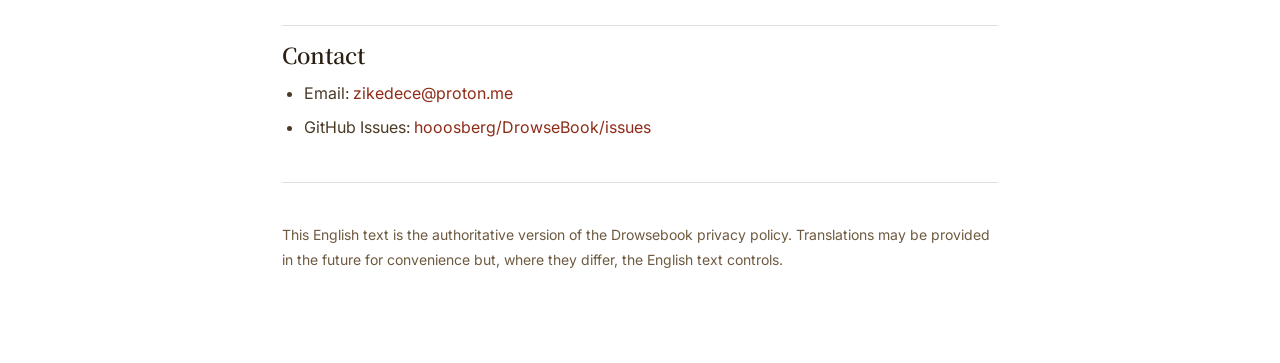
==== commit 8c8b48f6: "Pre-launch: remove price mentions, switch CTAs to "Coming Soon" App is not yet on the App Store and " ====
--- a/privacy.html
+++ b/privacy.html
@@ -39,7 +39,7 @@
     <li><strong>The App contacts no external server.</strong> There are no
         network requests for content, no analytics SDKs, no third-party
         trackers, and no ad networks. (The only network traffic is Apple's
-        own StoreKit verification of your one-time in-app purchase.)</li>
+        own StoreKit verification of in-app purchases.)</li>
     <li><strong>Your books stay on your device.</strong> Imported files,
         reading progress, bookmarks, chapter outlines, and reader
         preferences live only inside the App's sandbox on your iPhone.
@@ -136,11 +136,12 @@
 
   <h2>In-app purchases</h2>
   <p>Drowsebook offers two non-consumable in-app purchases:
-  <strong>Drowsebook Buy Once</strong> ($19.99) unlocks the full app
-  forever, and <strong>Drowsebook Supporter</strong> ($39.99) is an
-  optional supporter tier that grants the same feature set with a thank-you
-  note. Both are Non-Consumable, both support Family Sharing, and neither
-  is a subscription. Apple handles the purchase transaction; we verify it
+  <strong>Drowsebook Buy Once</strong> unlocks the full app forever, and
+  <strong>Drowsebook Supporter</strong> is an optional supporter tier that
+  grants the same feature set with a thank-you note. Current prices are
+  shown on the App Store page in your local currency. Both are
+  Non-Consumable, both support Family Sharing, and neither is a
+  subscription. Apple handles the purchase transaction; we verify it
   using StoreKit 2 on-device. No third-party purchase aggregator (e.g.
   RevenueCat) is involved, and the App never sees your Apple ID, payment
   method, or billing address.</p>
